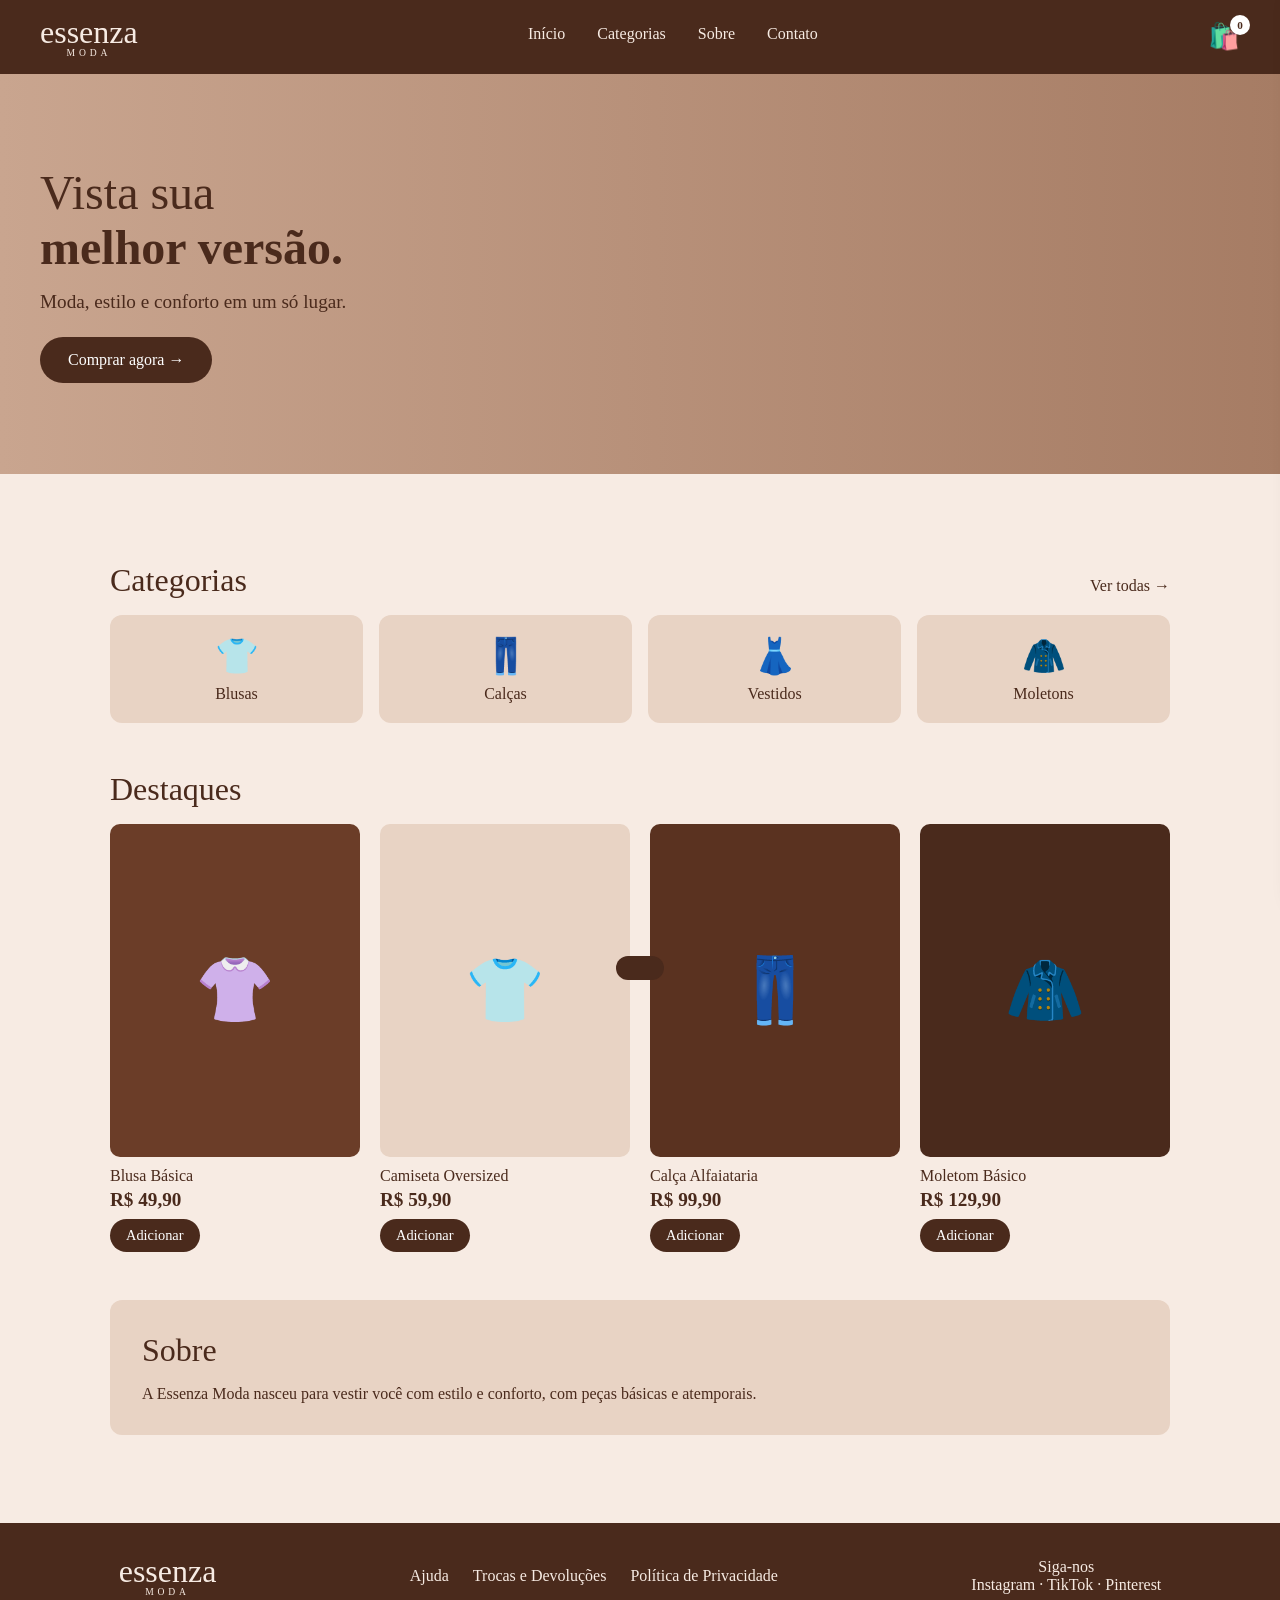
==== index.html @ d8b32550 "Add files via upload" ====
<!DOCTYPE html>
<html lang="pt-BR">
<head>
<meta charset="UTF-8">
<meta name="viewport" content="width=device-width, initial-scale=1">
<title>Essenza Moda</title>
<link rel="stylesheet" href="style.css">
</head>
<body>
<header class="topo">
  <a href="#inicio" class="logo">essenza<small>MODA</small></a>
  <nav>
    <a href="#inicio">Início</a>
    <a href="#categorias">Categorias</a>
    <a href="#sobre">Sobre</a>
    <a href="#contato">Contato</a>
  </nav>
  <button id="btn-carrinho" class="carrinho" aria-label="Abrir carrinho">🛍️<span id="contador">0</span></button>
</header>

<section id="inicio" class="hero">
  <div>
    <h1>Vista sua<br><strong>melhor versão.</strong></h1>
    <p>Moda, estilo e conforto em um só lugar.</p>
    <a href="#destaques" class="btn">Comprar agora →</a>
  </div>
</section>

<main>
  <section id="categorias">
    <div class="titulo-linha"><h2>Categorias</h2><button class="link" data-cat="todos">Ver todas →</button></div>
    <div class="categorias">
      <button class="cat" data-cat="Blusas">👕<span>Blusas</span></button>
      <button class="cat" data-cat="Calças">👖<span>Calças</span></button>
      <button class="cat" data-cat="Vestidos">👗<span>Vestidos</span></button>
      <button class="cat" data-cat="Moletons">🧥<span>Moletons</span></button>
    </div>
  </section>

  <section id="destaques">
    <h2 id="titulo-produtos">Destaques</h2>
    <div id="produtos" class="produtos"></div>
  </section>

  <section id="sobre" class="bloco">
    <h2>Sobre</h2>
    <p>A Essenza Moda nasceu para vestir você com estilo e conforto, com peças básicas e atemporais.</p>
  </section>
</main>

<footer id="contato" class="rodape">
  <div class="logo">essenza<small>MODA</small></div>
  <div class="links"><a href="#">Ajuda</a><a href="#">Trocas e Devoluções</a><a href="#">Política de Privacidade</a></div>
  <div>Siga-nos<br>Instagram · TikTok · Pinterest</div>
</footer>

<aside id="painel" class="painel">
  <div class="painel-topo"><h3>Seu carrinho</h3><button id="fechar">✕</button></div>
  <ul id="itens"></ul>
  <div class="total">Total: <strong id="total">R$ 0,00</strong></div>
  <button class="btn cheio" id="finalizar">Finalizar compra</button>
</aside>
<div id="fundo" class="fundo"></div>
<div id="aviso" class="aviso"></div>

<script src="script.js"></script>
</body>
</html>
---- style.css ----
:root{--marrom:#4a2a1c;--claro:#f7ebe3;--card:#e8d3c4;--bege:#c9a58f}
*{box-sizing:border-box;margin:0;padding:0}
html{scroll-behavior:smooth}
body{font-family:Georgia,serif;background:var(--claro);color:var(--marrom)}
a{color:inherit;text-decoration:none}
button{font-family:inherit;cursor:pointer;border:0;background:none;color:inherit}

.topo{position:sticky;top:0;z-index:10;background:var(--marrom);color:#f7ebe3;display:flex;align-items:center;justify-content:space-between;padding:16px 40px}
.logo{font-size:2rem;line-height:1;display:inline-flex;flex-direction:column;align-items:center}
.logo small{font-size:.6rem;letter-spacing:.4em}
nav{display:flex;gap:32px}
nav a{padding-bottom:4px;border-bottom:2px solid transparent}
nav a:hover{border-color:#f7ebe3}
.carrinho{position:relative;font-size:1.6rem;color:#fff}
#contador{position:absolute;top:-6px;right:-10px;background:#fff;color:var(--marrom);font-size:.7rem;font-weight:bold;border-radius:50%;width:20px;height:20px;display:grid;place-items:center}

.hero{min-height:400px;background:linear-gradient(90deg,#c9a58f,#a67c64);display:flex;align-items:center;padding:40px}
.hero h1{font-size:3rem;font-weight:400}
.hero p{margin:16px 0 24px;font-size:1.2rem}
.btn{display:inline-block;background:var(--marrom);color:#fff;padding:14px 28px;border-radius:30px}
.btn:hover{background:#6b3d28}
.btn.cheio{width:100%}

main{max-width:1100px;margin:auto;padding:40px 20px}
section{margin-bottom:48px}
h2{font-size:2rem;font-weight:400;margin-bottom:16px}
.titulo-linha{display:flex;justify-content:space-between;align-items:baseline}
.link{font-size:1rem}.link:hover{text-decoration:underline}

.categorias{display:grid;grid-template-columns:repeat(4,1fr);gap:16px}
.cat{background:var(--card);border-radius:12px;padding:20px;display:flex;flex-direction:column;align-items:center;gap:8px;font-size:2.2rem;transition:.2s}
.cat span{font-size:1rem}
.cat:hover,.cat.ativa{background:var(--marrom);color:#fff;transform:translateY(-3px)}

.produtos{display:grid;grid-template-columns:repeat(4,1fr);gap:20px}
.produto img,.foto{width:100%;aspect-ratio:3/4;border-radius:10px;display:grid;place-items:center;font-size:4rem}
.produto h4{font-weight:400;margin-top:10px}
.produto p{font-weight:bold;font-size:1.2rem;margin:4px 0 8px}
.produto button{background:var(--marrom);color:#fff;padding:8px 16px;border-radius:20px;font-size:.9rem}
.produto button:hover{background:#6b3d28}

.bloco{background:var(--card);padding:32px;border-radius:12px}
.rodape{background:var(--marrom);color:#f7ebe3;display:flex;justify-content:space-around;align-items:center;gap:20px;padding:32px;flex-wrap:wrap;text-align:center}
.links{display:flex;gap:24px;flex-wrap:wrap}.links a:hover{text-decoration:underline}

.fundo{position:fixed;inset:0;background:#0006;opacity:0;pointer-events:none;transition:.3s;z-index:20}
.fundo.aberto{opacity:1;pointer-events:auto}
.painel{position:fixed;top:0;right:-380px;width:360px;max-width:90%;height:100%;background:var(--claro);z-index:30;padding:20px;display:flex;flex-direction:column;transition:.3s;box-shadow:-4px 0 20px #0004}
.painel.aberto{right:0}
.painel-topo{display:flex;justify-content:space-between;margin-bottom:16px}
#itens{list-style:none;flex:1;overflow:auto}
#itens li{display:flex;justify-content:space-between;align-items:center;padding:10px 0;border-bottom:1px solid var(--card)}
#itens button{background:var(--card);border-radius:50%;width:26px;height:26px;margin:0 4px}
.total{margin:16px 0;font-size:1.2rem}
.aviso{position:fixed;bottom:20px;left:50%;transform:translate(-50%,100px);background:var(--marrom);color:#fff;padding:12px 24px;border-radius:30px;transition:.3s;z-index:40}
.aviso.mostrar{transform:translate(-50%,0)}

@media(max-width:800px){
  .topo{padding:12px 16px}nav{gap:12px;font-size:.85rem}
  .categorias,.produtos{grid-template-columns:repeat(2,1fr)}
  .hero h1{font-size:2.2rem}
}
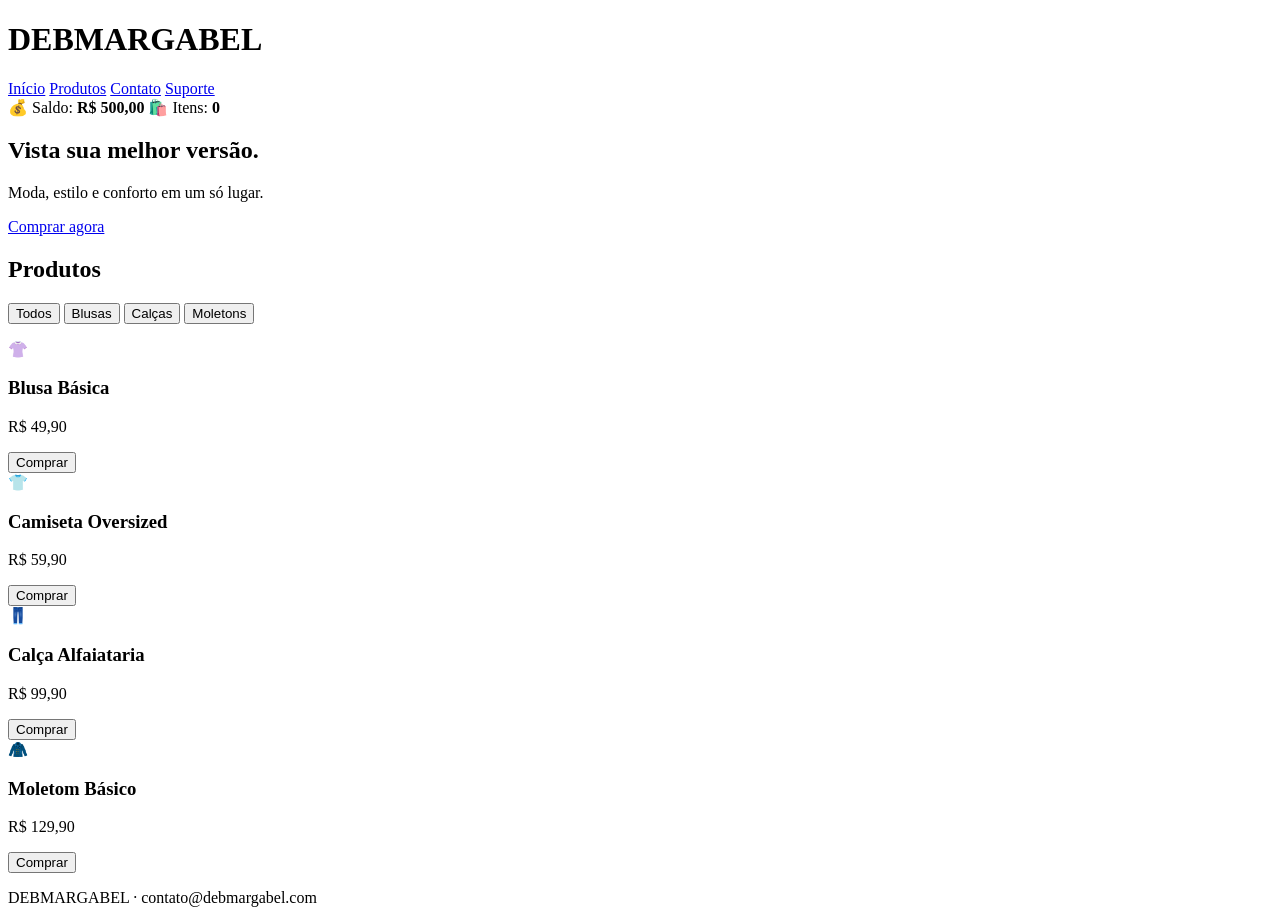
==== commit 65cf2337: "Html básico para DEBMARGABEL site" ====
--- a/index.html
+++ b/index.html
@@ -1,68 +1,84 @@
 <!DOCTYPE html>
 <html lang="pt-BR">
 <head>
-<meta charset="UTF-8">
-<meta name="viewport" content="width=device-width, initial-scale=1">
-<title>Essenza Moda</title>
-<link rel="stylesheet" href="style.css">
+  <meta charset="UTF-8">
+  <meta name="viewport" content="width=device-width, initial-scale=1">
+  <title>DEBMARGABEL</title>
+  <link rel="stylesheet" href="style.css">
 </head>
 <body>
-<header class="topo">
-  <a href="#inicio" class="logo">essenza<small>MODA</small></a>
-  <nav>
-    <a href="#inicio">Início</a>
-    <a href="#categorias">Categorias</a>
-    <a href="#sobre">Sobre</a>
-    <a href="#contato">Contato</a>
-  </nav>
-  <button id="btn-carrinho" class="carrinho" aria-label="Abrir carrinho">🛍️<span id="contador">0</span></button>
-</header>
 
-<section id="inicio" class="hero">
-  <div>
-    <h1>Vista sua<br><strong>melhor versão.</strong></h1>
+  <!-- MENU -->
+  <header>
+    <h1 class="logo">DEBMARGABEL</h1>
+    <nav>
+      <a href="index.html">Início</a>
+      <a href="#produtos">Produtos</a>
+      <a href="contato.html">Contato</a>
+      <a href="suporte.html">Suporte</a>
+    </nav>
+    <div class="conta">
+      <span>💰 Saldo: <strong id="saldo">R$ 500,00</strong></span>
+      <span>🛍️ Itens: <strong id="contador">0</strong></span>
+    </div>
+  </header>
+
+  <!-- BANNER -->
+  <section id="inicio" class="banner">
+    <h2>Vista sua melhor versão.</h2>
     <p>Moda, estilo e conforto em um só lugar.</p>
-    <a href="#destaques" class="btn">Comprar agora →</a>
-  </div>
-</section>
+    <a href="#produtos" class="botao">Comprar agora</a>
+  </section>
 
-<main>
-  <section id="categorias">
-    <div class="titulo-linha"><h2>Categorias</h2><button class="link" data-cat="todos">Ver todas →</button></div>
-    <div class="categorias">
-      <button class="cat" data-cat="Blusas">👕<span>Blusas</span></button>
-      <button class="cat" data-cat="Calças">👖<span>Calças</span></button>
-      <button class="cat" data-cat="Vestidos">👗<span>Vestidos</span></button>
-      <button class="cat" data-cat="Moletons">🧥<span>Moletons</span></button>
+  <!-- PRODUTOS -->
+  <section id="produtos">
+    <h2>Produtos</h2>
+
+    <div class="filtros">
+      <button onclick="filtrar('todos')">Todos</button>
+      <button onclick="filtrar('blusas')">Blusas</button>
+      <button onclick="filtrar('calcas')">Calças</button>
+      <button onclick="filtrar('moletons')">Moletons</button>
+    </div>
+
+    <p id="mensagem"></p>
+
+    <div class="lista">
+      <div class="produto blusas">
+        <div class="foto">👚</div>
+        <h3>Blusa Básica</h3>
+        <p>R$ 49,90</p>
+        <button onclick="comprar(49.90, 'Blusa Básica')">Comprar</button>
+      </div>
+
+      <div class="produto blusas">
+        <div class="foto">👕</div>
+        <h3>Camiseta Oversized</h3>
+        <p>R$ 59,90</p>
+        <button onclick="comprar(59.90, 'Camiseta Oversized')">Comprar</button>
+      </div>
+
+      <div class="produto calcas">
+        <div class="foto">👖</div>
+        <h3>Calça Alfaiataria</h3>
+        <p>R$ 99,90</p>
+        <button onclick="comprar(99.90, 'Calça Alfaiataria')">Comprar</button>
+      </div>
+
+      <div class="produto moletons">
+        <div class="foto">🧥</div>
+        <h3>Moletom Básico</h3>
+        <p>R$ 129,90</p>
+        <button onclick="comprar(129.90, 'Moletom Básico')">Comprar</button>
+      </div>
     </div>
   </section>
 
-  <section id="destaques">
-    <h2 id="titulo-produtos">Destaques</h2>
-    <div id="produtos" class="produtos"></div>
-  </section>
+  <!-- RODAPÉ -->
+  <footer>
+    <p>DEBMARGABEL · contato@debmargabel.com</p>
+  </footer>
 
-  <section id="sobre" class="bloco">
-    <h2>Sobre</h2>
-    <p>A Essenza Moda nasceu para vestir você com estilo e conforto, com peças básicas e atemporais.</p>
-  </section>
-</main>
-
-<footer id="contato" class="rodape">
-  <div class="logo">essenza<small>MODA</small></div>
-  <div class="links"><a href="#">Ajuda</a><a href="#">Trocas e Devoluções</a><a href="#">Política de Privacidade</a></div>
-  <div>Siga-nos<br>Instagram · TikTok · Pinterest</div>
-</footer>
-
-<aside id="painel" class="painel">
-  <div class="painel-topo"><h3>Seu carrinho</h3><button id="fechar">✕</button></div>
-  <ul id="itens"></ul>
-  <div class="total">Total: <strong id="total">R$ 0,00</strong></div>
-  <button class="btn cheio" id="finalizar">Finalizar compra</button>
-</aside>
-<div id="fundo" class="fundo"></div>
-<div id="aviso" class="aviso"></div>
-
-<script src="script.js"></script>
+  <script src="script.js"></script>
 </body>
 </html>
